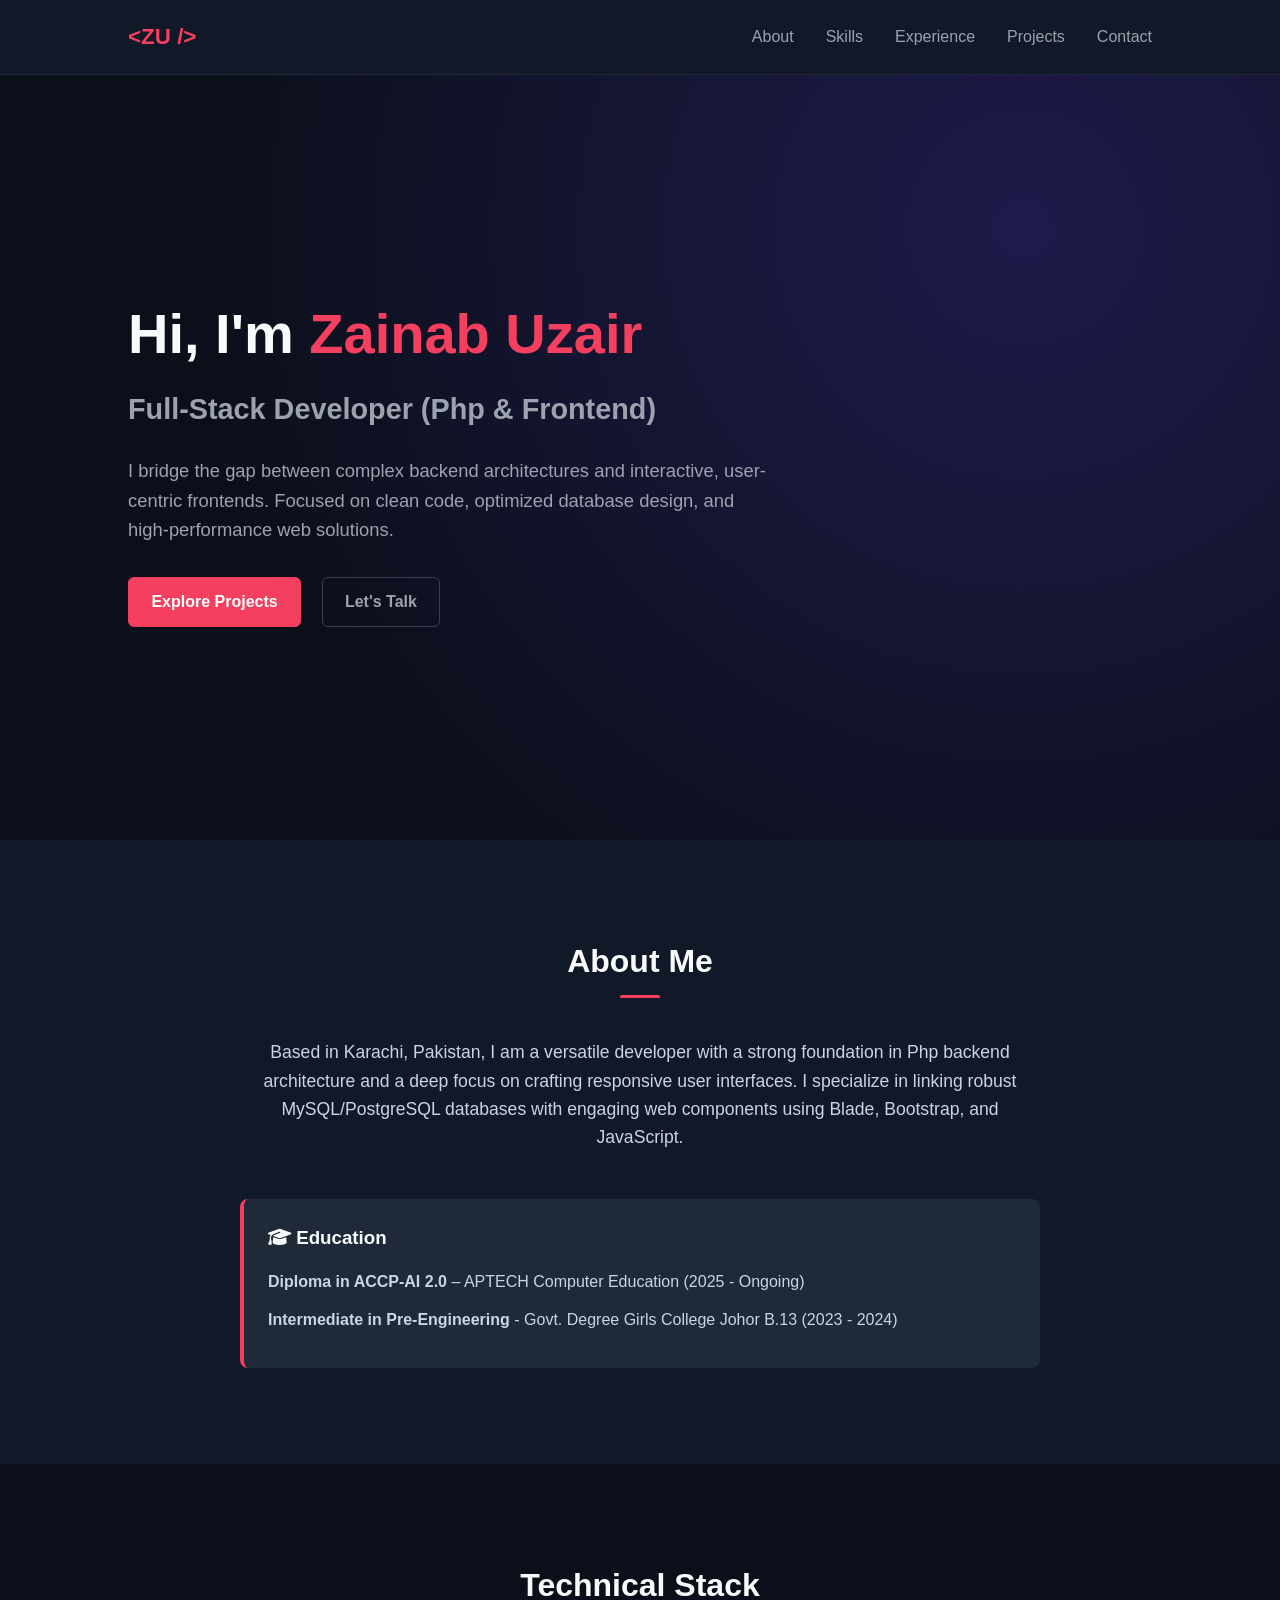
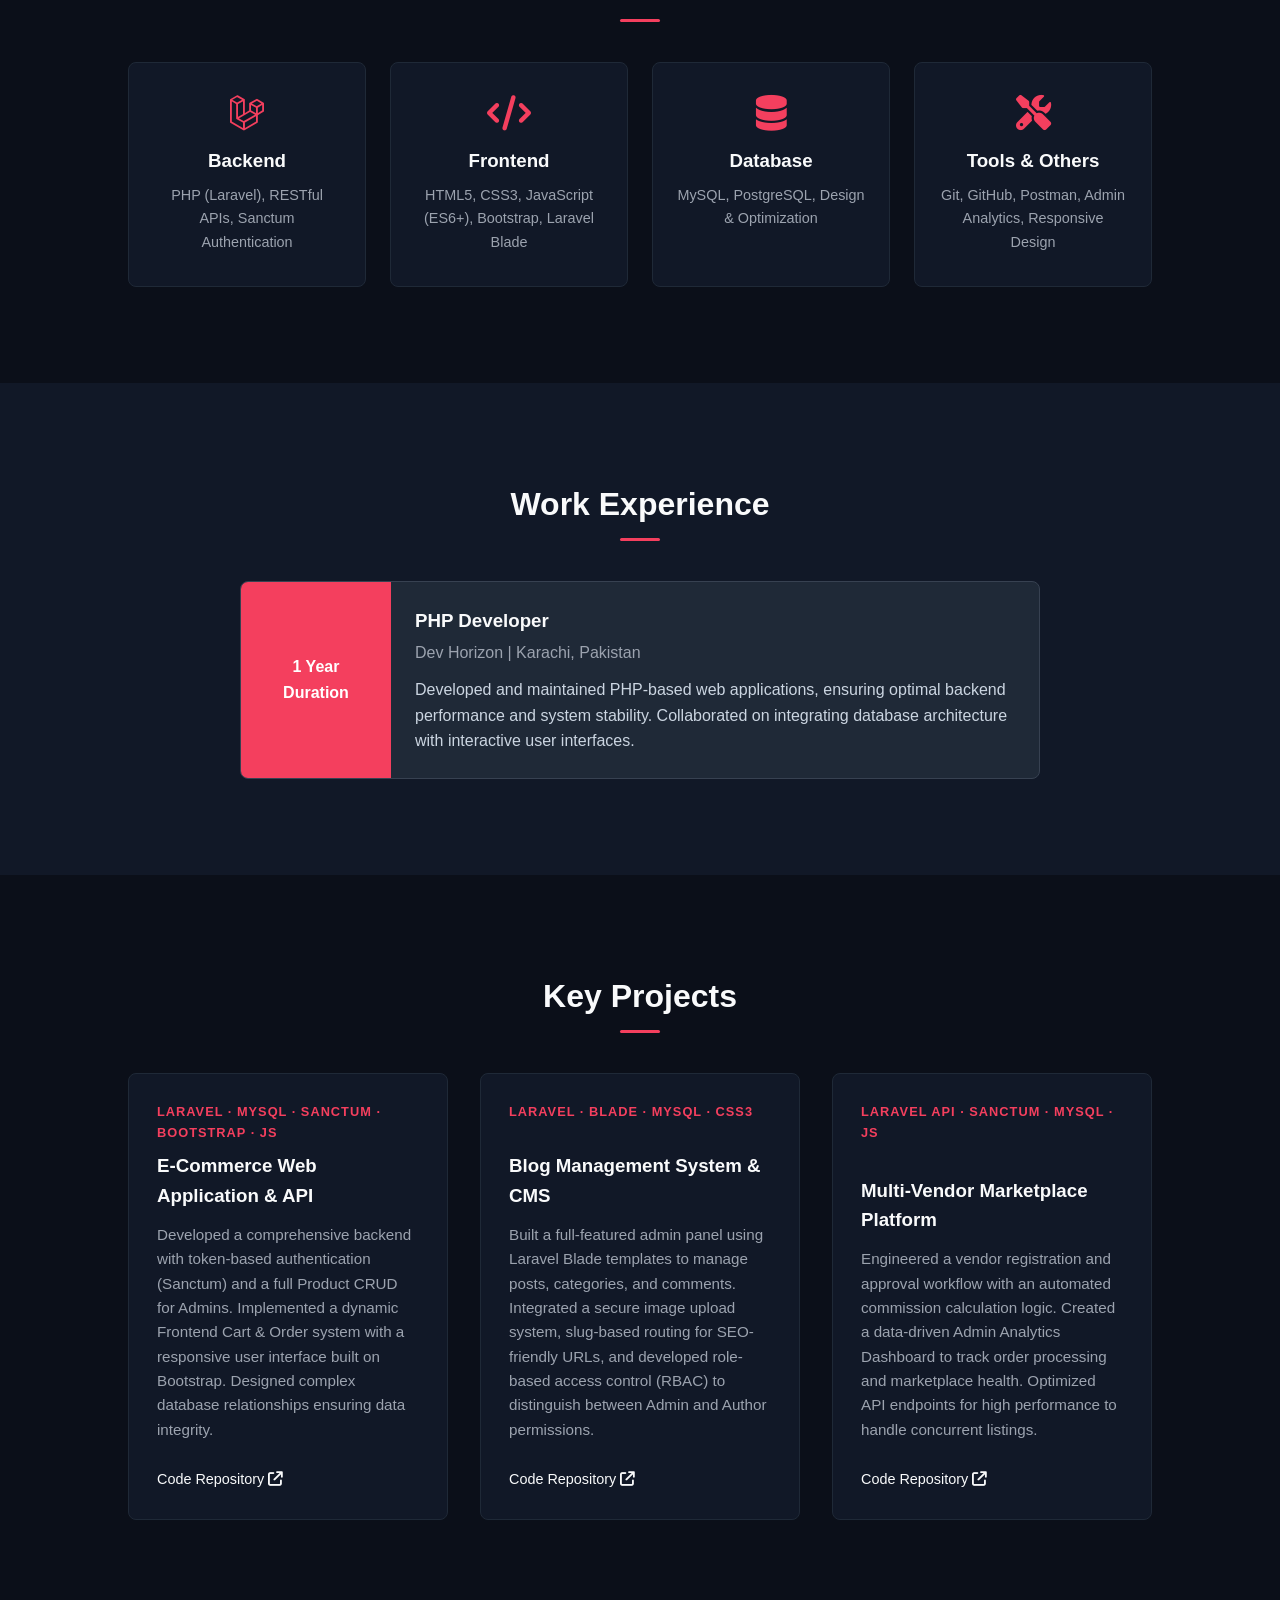
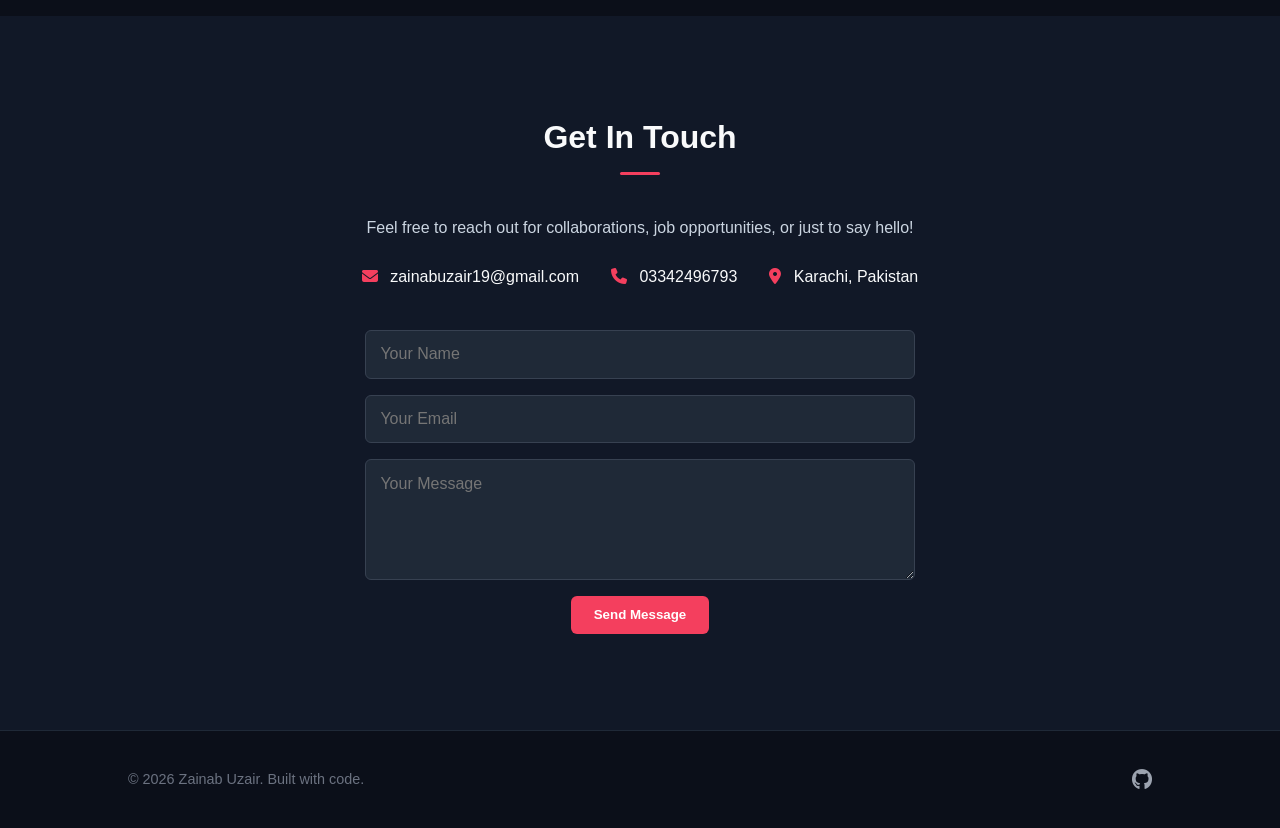
==== zainabuzair_portfolio/index.html @ 42ed4ffd "Add files via upload" ====
<!DOCTYPE html>
<html lang="en">
<head>
    <meta charset="UTF-8">
    <meta name="viewport" content="width=device-width, initial-scale=1.0">
    <title>Zainab Uzair | Full-Stack Developer</title>
    <link rel="stylesheet" href="style.css">
    <!-- FontAwesome for technical icons -->
    <link rel="stylesheet" href="https://cdnjs.cloudflare.com/ajax/libs/font-awesome/6.4.0/css/all.min.css">
</head>
<body>

    <!-- Header / Navigation -->
    <header>
        <div class="logo">&lt;ZU /&gt;</div>
        <nav>
            <ul>
                <li><a href="#about">About</a></li>
                <li><a href="#skills">Skills</a></li>
                <li><a href="#experience">Experience</a></li>
                <li><a href="#projects">Projects</a></li>
                <li><a href="#contact">Contact</a></li>
            </ul>
        </nav>
    </header>

    <!-- Hero Section -->
    <section class="hero">
        <div class="hero-content">
            <h1>Hi, I'm <span class="highlight">Zainab Uzair</span></h1>
            <h2>Full-Stack Developer (Php & Frontend)</h2>
            <p>I bridge the gap between complex backend architectures and interactive, user-centric frontends. Focused on clean code, optimized database design, and high-performance web solutions.</p>
            <div class="cta-buttons">
                <a href="#projects" class="btn primary-btn">Explore Projects</a>
                <a href="#contact" class="btn secondary-btn">Let's Talk</a>
            </div>
        </div>
    </section>

    <!-- About Section -->
    <section id="about" class="about">
        <h2>About Me</h2>
        <div class="about-container">
            <p>Based in Karachi, Pakistan, I am a versatile developer with a strong foundation in Php backend architecture and a deep focus on crafting responsive user interfaces. I specialize in linking robust MySQL/PostgreSQL databases with engaging web components using Blade, Bootstrap, and JavaScript.</p>
            <div class="education-block">
                <h3><i class="fa-solid fa-graduation-cap"></i> Education</h3>
                <ul>
                    <li><strong>Diploma in ACCP-AI 2.0</strong> – APTECH Computer Education (2025 - Ongoing)</li>
                    <li><strong>Intermediate in Pre-Engineering</strong> - Govt. Degree Girls College Johor B.13 (2023 - 2024)</li>
                </ul>
            </div>
        </div>
    </section>

    <!-- Skills Section -->
    <section id="skills" class="skills">
        <h2>Technical Stack</h2>
        <div class="skills-grid">
            <div class="skill-card">
                <i class="fa-brands fa-laravel"></i>
                <h3>Backend</h3>
                <p>PHP (Laravel), RESTful APIs, Sanctum Authentication</p>
            </div>
            <div class="skill-card">
                <i class="fa-solid fa-code"></i>
                <h3>Frontend</h3>
                <p>HTML5, CSS3, JavaScript (ES6+), Bootstrap, Laravel Blade</p>
            </div>
            <div class="skill-card">
                <i class="fa-solid fa-database"></i>
                <h3>Database</h3>
                <p>MySQL, PostgreSQL, Design & Optimization</p>
            </div>
            <div class="skill-card">
                <i class="fa-solid fa-screwdriver-wrench"></i>
                <h3>Tools & Others</h3>
                <p>Git, GitHub, Postman, Admin Analytics, Responsive Design</p>
            </div>
        </div>
    </section>

    <!-- Experience Section -->
    <section id="experience" class="experience">
        <h2>Work Experience</h2>
        <div class="timeline">
            <div class="timeline-item">
                <div class="timeline-date">1 Year Duration</div>
                <div class="timeline-content">
                    <h3>PHP Developer</h3>
                    <h4>Dev Horizon | Karachi, Pakistan</h4>
                    <p>Developed and maintained PHP-based web applications, ensuring optimal backend performance and system stability. Collaborated on integrating database architecture with interactive user interfaces.</p>
                </div>
            </div>
        </div>
    </section>

    <!-- Projects Section -->
    <section id="projects" class="projects">
        <h2>Key Projects</h2>
        <div class="project-grid">
            <!-- Project 1 -->
            <div class="project-card">
                <div class="project-tags">Laravel · MySQL · Sanctum · Bootstrap · JS</div>
                <div class="project-info">
                    <h3>E-Commerce Web Application & API</h3>
                    <p>Developed a comprehensive backend with token-based authentication (Sanctum) and a full Product CRUD for Admins. Implemented a dynamic Frontend Cart & Order system with a responsive user interface built on Bootstrap. Designed complex database relationships ensuring data integrity.</p>
                    <a href="https://github.com/zainabuzair" target="_blank" class="project-link">Code Repository <i class="fa-solid fa-arrow-up-right-from-square"></i></a>
                </div>
            </div>
            <!-- Project 2 -->
            <div class="project-card">
                <div class="project-tags">Laravel · Blade · MySQL · CSS3</div>
                <div class="project-info">
                    <h3>Blog Management System & CMS</h3>
                    <p>Built a full-featured admin panel using Laravel Blade templates to manage posts, categories, and comments. Integrated a secure image upload system, slug-based routing for SEO-friendly URLs, and developed role-based access control (RBAC) to distinguish between Admin and Author permissions.</p>
                    <a href="https://github.com/zainabuzair" target="_blank" class="project-link">Code Repository <i class="fa-solid fa-arrow-up-right-from-square"></i></a>
                </div>
            </div>
            <!-- Project 3 -->
            <div class="project-card">
                <div class="project-tags">Laravel API · Sanctum · MySQL · JS</div>
                <div class="project-info">
                    <h3>Multi-Vendor Marketplace Platform</h3>
                    <p>Engineered a vendor registration and approval workflow with an automated commission calculation logic. Created a data-driven Admin Analytics Dashboard to track order processing and marketplace health. Optimized API endpoints for high performance to handle concurrent listings.</p>
                    <a href="https://github.com/zainabuzair" target="_blank" class="project-link">Code Repository <i class="fa-solid fa-arrow-up-right-from-square"></i></a>
                </div>
            </div>
        </div>
    </section>

    <!-- Contact Section -->
    <section id="contact" class="contact">
        <h2>Get In Touch</h2>
        <p>Feel free to reach out for collaborations, job opportunities, or just to say hello!</p>
        
        <div class="contact-details">
            <p><i class="fa-solid fa-envelope"></i> zainabuzair19@gmail.com</p>
            <p><i class="fa-solid fa-phone"></i> 03342496793</p>
            <p><i class="fa-solid fa-location-dot"></i> Karachi, Pakistan</p>
        </div>

        <form class="contact-form" action="https://formspree.io/f/your-id" method="POST">
            <input type="text" name="name" placeholder="Your Name" required>
            <input type="email" name="email" placeholder="Your Email" required>
            <textarea name="message" placeholder="Your Message" rows="5" required></textarea>
            <button type="submit" class="btn primary-btn">Send Message</button>
        </form>
    </section>

    <!-- Footer -->
    <footer>
        <p>&copy; 2026 Zainab Uzair. Built with code.</p>
        <div class="social-links">
            <a href="https://github.com/zainabuzair" target="_blank"><i class="fa-brands fa-github"></i></a>
        </div>
    </footer>

</body>
</html>
---- zainabuzair_portfolio/style.css ----
/* Universal Resets */
* {
    margin: 0;
    padding: 0;
    box-sizing: border-box;
    font-family: 'Segoe UI', Tahoma, Geneva, Verdana, sans-serif;
    scroll-behavior: smooth;
}

body {
    background-color: #0b0f19;
    color: #cbd5e1;
    line-height: 1.6;
}

/* Header & Navbar */
header {
    display: flex;
    justify-content: space-between;
    align-items: center;
    padding: 1.2rem 10%;
    background-color: #111827;
    position: sticky;
    top: 0;
    z-index: 100;
    border-bottom: 1px solid #1f2937;
}

.logo {
    font-size: 1.4rem;
    font-weight: 700;
    color: #f43f5e; /* Rose accent matching a vibrant modern tech feel */
}

nav ul {
    display: flex;
    list-style: none;
}

nav ul li {
    margin-left: 2rem;
}

nav ul li a {
    color: #9ca3af;
    text-decoration: none;
    font-weight: 500;
    transition: color 0.3s;
}

nav ul li a:hover {
    color: #f43f5e;
}

/* Base Sections Styling */
section {
    padding: 6rem 10%;
}

h2 {
    font-size: 2rem;
    margin-bottom: 2.5rem;
    text-align: center;
    color: #f9fafb;
    position: relative;
}

h2::after {
    content: '';
    display: block;
    width: 40px;
    height: 3px;
    background-color: #f43f5e;
    margin: 8px auto 0 auto;
    border-radius: 2px;
}

/* Buttons */
.btn {
    display: inline-block;
    padding: 0.7rem 1.4rem;
    border-radius: 6px;
    text-decoration: none;
    font-weight: 600;
    transition: all 0.3s ease;
}

.primary-btn {
    background-color: #f43f5e;
    color: #ffffff;
    border: 1px solid #f43f5e;
}

.primary-btn:hover {
    background-color: transparent;
    color: #f43f5e;
}

.secondary-btn {
    background-color: transparent;
    color: #9ca3af;
    border: 1px solid #374151;
    margin-left: 1rem;
}

.secondary-btn:hover {
    border-color: #f43f5e;
    color: #f43f5e;
}

/* Hero Section */
.hero {
    height: 85vh;
    display: flex;
    align-items: center;
    background: radial-gradient(circle at 80% 20%, #1e1b4b, #0b0f19 70%);
}

.hero-content h1 {
    font-size: 3.5rem;
    color: #f9fafb;
    margin-bottom: 0.5rem;
}

.hero-content h2 {
    font-size: 1.8rem;
    color: #9ca3af;
    text-align: left;
    margin-bottom: 1.5rem;
}

.hero-content h2::after {
    display: none;
}

.hero-content .highlight {
    color: #f43f5e;
}

.hero-content p {
    font-size: 1.15rem;
    max-width: 650px;
    margin-bottom: 2rem;
    color: #9ca3af;
}

/* About Section */
.about {
    background-color: #111827;
}

.about-container {
    max-width: 800px;
    margin: 0 auto;
}

.about-container p {
    font-size: 1.1rem;
    text-align: center;
    margin-bottom: 3rem;
}

.education-block {
    background-color: #1f2937;
    padding: 1.5rem;
    border-radius: 8px;
    border-left: 4px solid #f43f5e;
}

.education-block h3 {
    color: #f9fafb;
    margin-bottom: 1rem;
}

.education-block ul {
    list-style: none;
}

.education-block ul li {
    margin-bottom: 0.75rem;
}

/* Skills Section */
.skills-grid {
    display: grid;
    grid-template-columns: repeat(auto-fit, minmax(220px, 1fr));
    gap: 1.5rem;
}

.skill-card {
    background-color: #111827;
    padding: 2rem 1.5rem;
    border-radius: 8px;
    border: 1px solid #1f2937;
    text-align: center;
    transition: transform 0.3s, border-color 0.3s;
}

.skill-card:hover {
    transform: translateY(-5px);
    border-color: #f43f5e;
}

.skill-card i {
    font-size: 2.2rem;
    color: #f43f5e;
    margin-bottom: 1rem;
}

.skill-card h3 {
    color: #f9fafb;
    margin-bottom: 0.5rem;
}

.skill-card p {
    font-size: 0.9rem;
    color: #9ca3af;
}

/* Experience Section */
.experience {
    background-color: #111827;
}

.timeline {
    max-width: 800px;
    margin: 0 auto;
}

.timeline-item {
    display: flex;
    background-color: #1f2937;
    border-radius: 8px;
    overflow: hidden;
    border: 1px solid #374151;
}

.timeline-date {
    background-color: #f43f5e;
    color: white;
    padding: 1.5rem;
    font-weight: bold;
    display: flex;
    align-items: center;
    justify-content: center;
    min-width: 150px;
    text-align: center;
}

.timeline-content {
    padding: 1.5rem;
}

.timeline-content h3 {
    color: #f9fafb;
    margin-bottom: 0.25rem;
}

.timeline-content h4 {
    color: #9ca3af;
    font-weight: 500;
    margin-bottom: 0.75rem;
}

/* Projects Section */
.project-grid {
    display: grid;
    grid-template-columns: repeat(auto-fit, minmax(300px, 1fr));
    gap: 2rem;
}

.project-card {
    background-color: #111827;
    border-radius: 8px;
    border: 1px solid #1f2937;
    display: flex;
    flex-direction: column;
    justify-content: space-between;
    padding: 1.75rem;
    transition: box-shadow 0.3s;
}

.project-card:hover {
    box-shadow: 0 10px 20px -10px rgba(244, 63, 94, 0.2);
}

.project-tags {
    font-size: 0.8rem;
    text-transform: uppercase;
    letter-spacing: 1px;
    color: #f43f5e;
    margin-bottom: 0.5rem;
    font-weight: 600;
}

.project-info h3 {
    color: #f9fafb;
    margin-bottom: 0.75rem;
}

.project-info p {
    font-size: 0.95rem;
    color: #9ca3af;
    margin-bottom: 1.5rem;
}

.project-link {
    color: #f9fafb;
    text-decoration: none;
    font-size: 0.9rem;
    font-weight: 500;
}

.project-link:hover {
    color: #f43f5e;
}

/* Contact Section */
.contact {
    background-color: #111827;
    text-align: center;
}

.contact-details {
    display: flex;
    justify-content: center;
    gap: 2rem;
    margin: 1.5rem 0 2.5rem 0;
    flex-wrap: wrap;
    color: #f9fafb;
}

.contact-details i {
    color: #f43f5e;
    margin-right: 0.5rem;
}

.contact-form {
    max-width: 550px;
    margin: 0 auto;
    display: flex;
    flex-direction: column;
}

.contact-form input,
.contact-form textarea {
    padding: 0.9rem;
    background-color: #1f2937;
    border: 1px solid #374151;
    border-radius: 6px;
    color: #f9fafb;
    margin-bottom: 1rem;
    font-size: 1rem;
}

.contact-form input:focus,
.contact-form textarea:focus {
    outline: none;
    border-color: #f43f5e;
}

.contact-form button {
    align-self: center;
    border: none;
}

/* Footer */
footer {
    padding: 2rem 10%;
    display: flex;
    justify-content: space-between;
    align-items: center;
    border-top: 1px solid #1f2937;
    color: #6b7280;
    font-size: 0.9rem;
}

.social-links a {
    color: #9ca3af;
    font-size: 1.3rem;
}

.social-links a:hover {
    color: #f43f5e;
}

/* Responsive Adjustments */
@media (max-width: 768px) {
    header { padding: 1rem 5%; }
    section { padding: 4rem 5%; }
    .hero-content h1 { font-size: 2.5rem; }
    .timeline-item { flex-direction: column; }
    .timeline-date { min-width: 100%; padding: 1rem; }
    footer { flex-direction: column; gap: 1rem; }
}
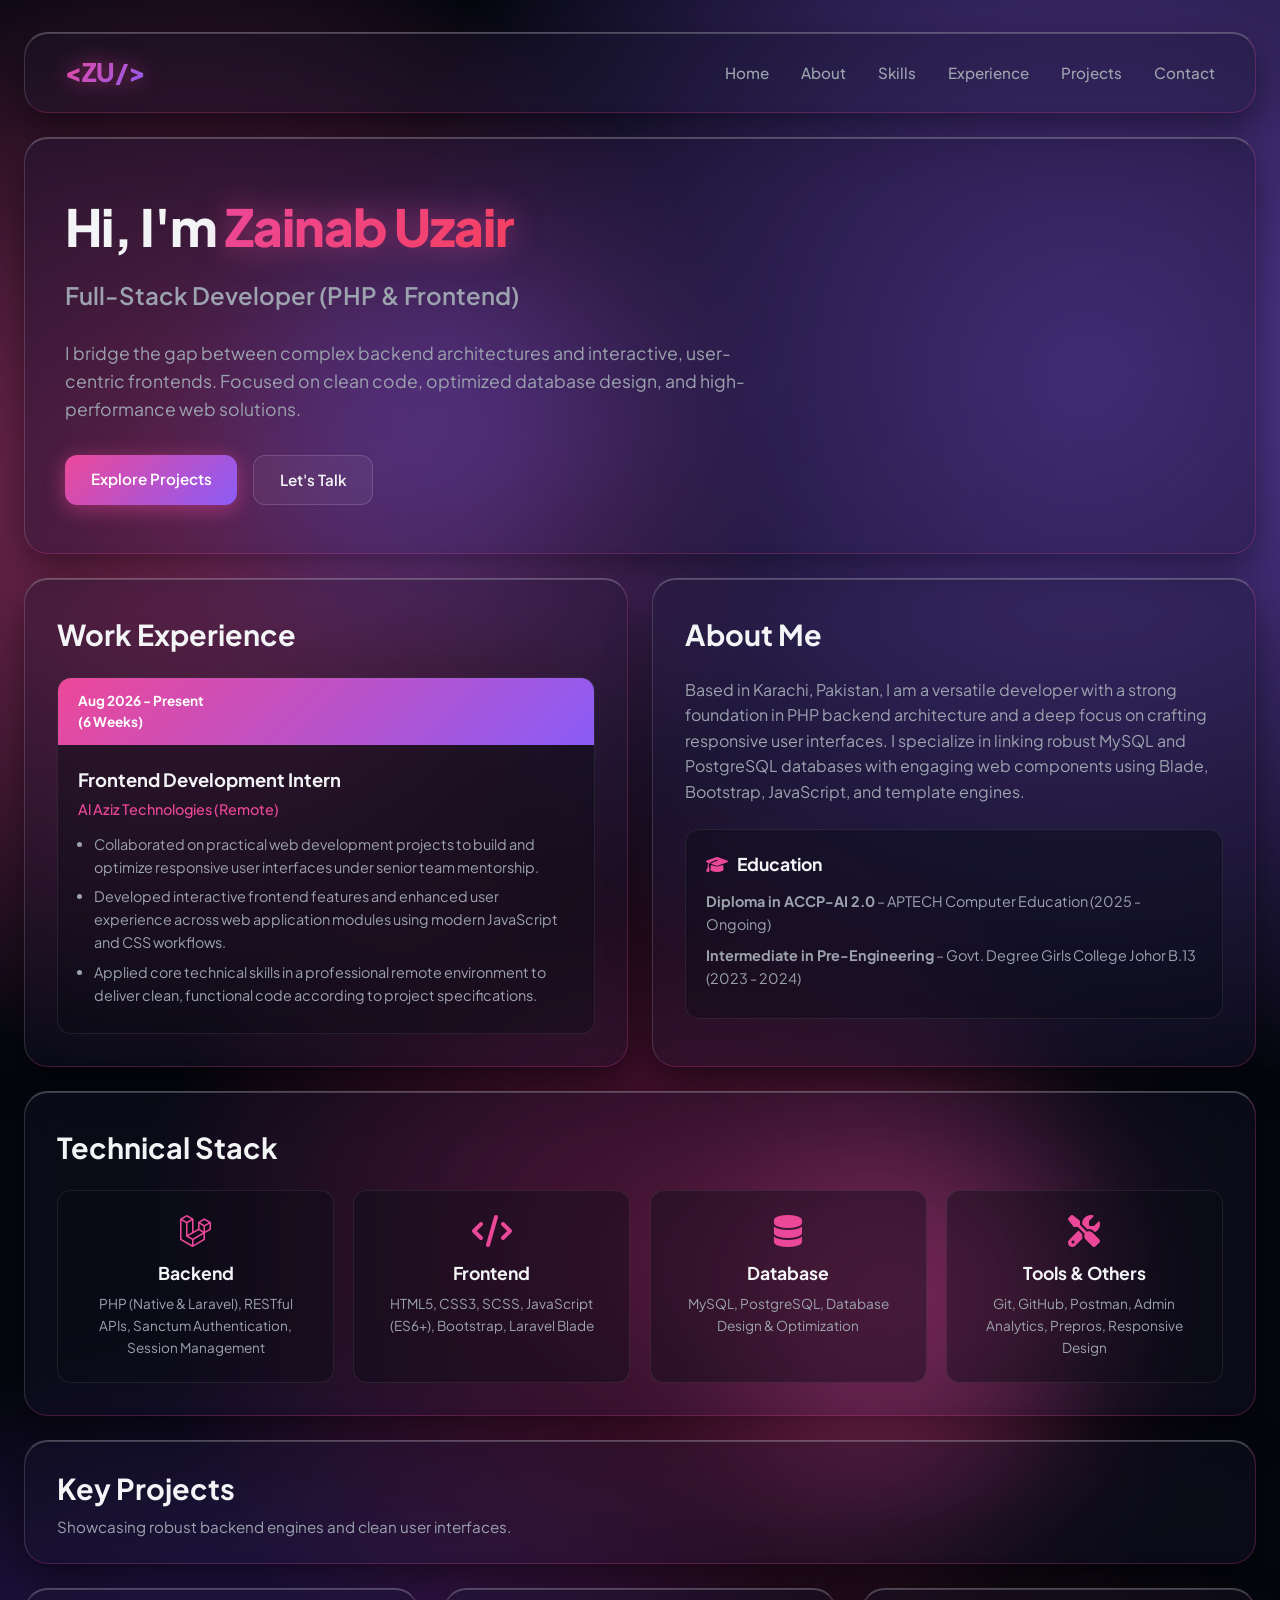
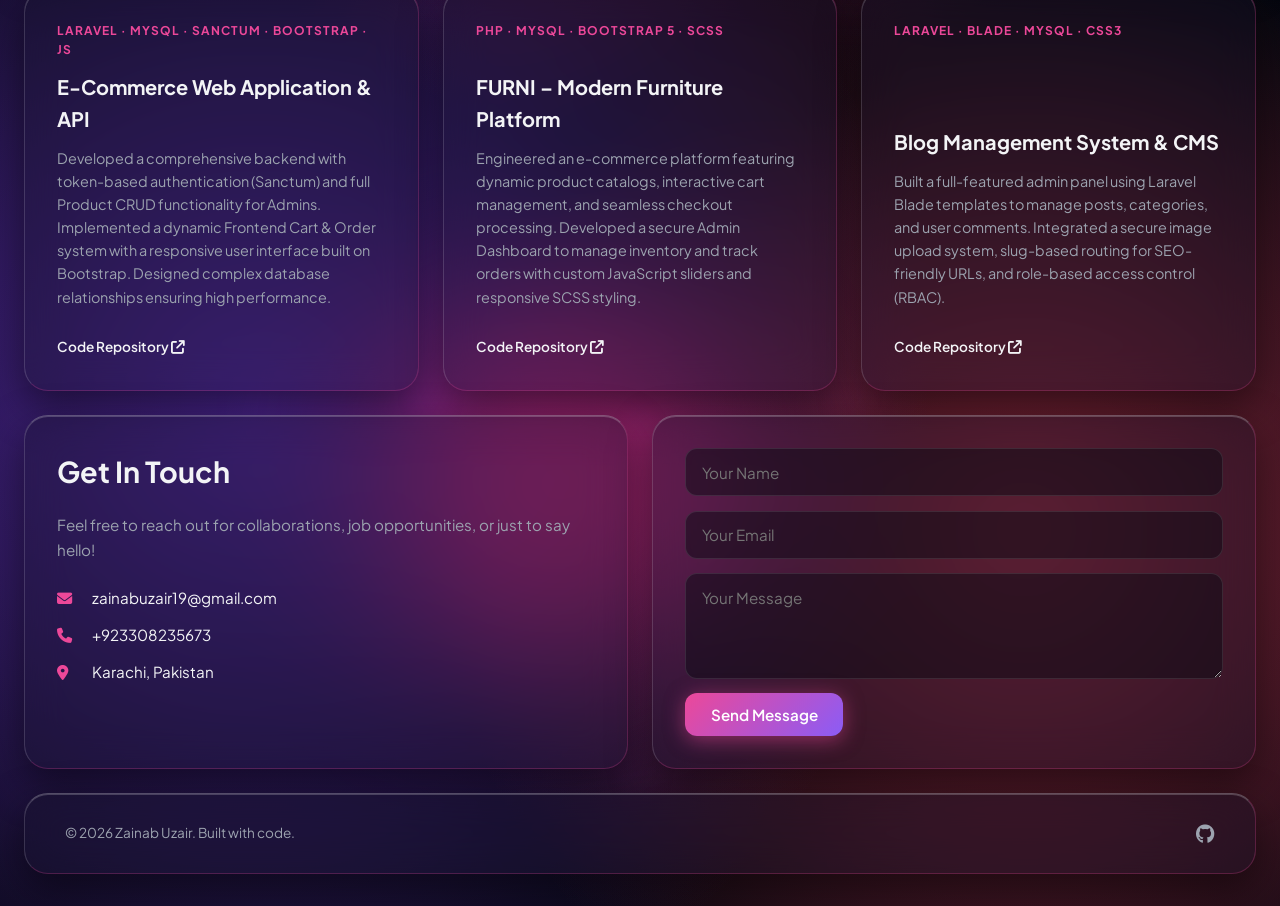
==== commit dad9cc10: "Add files via upload" ====
--- a/zainabuzair_portfolio/index.html
+++ b/zainabuzair_portfolio/index.html
@@ -7,153 +7,180 @@
     <link rel="stylesheet" href="style.css">
     <!-- FontAwesome for technical icons -->
     <link rel="stylesheet" href="https://cdnjs.cloudflare.com/ajax/libs/font-awesome/6.4.0/css/all.min.css">
+    <!-- Google Fonts for Modern Typography -->
+    <link href="https://fonts.googleapis.com/css2?family=Plus+Jakarta+Sans:wght@300;400;500;600;700;800&display=swap" rel="stylesheet">
 </head>
 <body>
 
-    <!-- Header / Navigation -->
-    <header>
-        <div class="logo">&lt;ZU /&gt;</div>
-        <nav>
-            <ul>
-                <li><a href="#about">About</a></li>
-                <li><a href="#skills">Skills</a></li>
-                <li><a href="#experience">Experience</a></li>
-                <li><a href="#projects">Projects</a></li>
-                <li><a href="#contact">Contact</a></li>
-            </ul>
-        </nav>
-    </header>
+    <!-- Background Ambient Neon Glow Elements -->
+    <div class="ambient-glow glow-1"></div>
+    <div class="ambient-glow glow-2"></div>
+    <div class="ambient-glow glow-3"></div>
 
-    <!-- Hero Section -->
-    <section class="hero">
-        <div class="hero-content">
-            <h1>Hi, I'm <span class="highlight">Zainab Uzair</span></h1>
-            <h2>Full-Stack Developer (Php & Frontend)</h2>
-            <p>I bridge the gap between complex backend architectures and interactive, user-centric frontends. Focused on clean code, optimized database design, and high-performance web solutions.</p>
-            <div class="cta-buttons">
-                <a href="#projects" class="btn primary-btn">Explore Projects</a>
-                <a href="#contact" class="btn secondary-btn">Let's Talk</a>
-            </div>
-        </div>
-    </section>
+    <!-- Main Bento Grid Container -->
+    <div class="bento-portfolio-container">
 
-    <!-- About Section -->
-    <section id="about" class="about">
-        <h2>About Me</h2>
-        <div class="about-container">
-            <p>Based in Karachi, Pakistan, I am a versatile developer with a strong foundation in Php backend architecture and a deep focus on crafting responsive user interfaces. I specialize in linking robust MySQL/PostgreSQL databases with engaging web components using Blade, Bootstrap, and JavaScript.</p>
-            <div class="education-block">
-                <h3><i class="fa-solid fa-graduation-cap"></i> Education</h3>
+        <!-- Top Navigation / Header Bento Card -->
+        <header class="bento-card nav-card">
+            <div class="logo">&lt;ZU/&gt;</div>
+            <nav>
                 <ul>
-                    <li><strong>Diploma in ACCP-AI 2.0</strong> – APTECH Computer Education (2025 - Ongoing)</li>
-                    <li><strong>Intermediate in Pre-Engineering</strong> - Govt. Degree Girls College Johor B.13 (2023 - 2024)</li>
+                    <li><a href="#hero">Home</a></li>
+                    <li><a href="#about">About</a></li>
+                    <li><a href="#skills">Skills</a></li>
+                    <li><a href="#experience">Experience</a></li>
+                    <li><a href="#projects">Projects</a></li>
+                    <li><a href="#contact">Contact</a></li>
                 </ul>
-            </div>
-        </div>
-    </section>
+            </nav>
+        </header>
 
-    <!-- Skills Section -->
-    <section id="skills" class="skills">
-        <h2>Technical Stack</h2>
-        <div class="skills-grid">
-            <div class="skill-card">
-                <i class="fa-brands fa-laravel"></i>
-                <h3>Backend</h3>
-                <p>PHP (Laravel), RESTful APIs, Sanctum Authentication</p>
-            </div>
-            <div class="skill-card">
-                <i class="fa-solid fa-code"></i>
-                <h3>Frontend</h3>
-                <p>HTML5, CSS3, JavaScript (ES6+), Bootstrap, Laravel Blade</p>
-            </div>
-            <div class="skill-card">
-                <i class="fa-solid fa-database"></i>
-                <h3>Database</h3>
-                <p>MySQL, PostgreSQL, Design & Optimization</p>
-            </div>
-            <div class="skill-card">
-                <i class="fa-solid fa-screwdriver-wrench"></i>
-                <h3>Tools & Others</h3>
-                <p>Git, GitHub, Postman, Admin Analytics, Responsive Design</p>
-            </div>
-        </div>
-    </section>
+        <!-- Bento Grid Layout Starts -->
+        <main class="bento-grid">
 
-    <!-- Experience Section -->
-    <section id="experience" class="experience">
-        <h2>Work Experience</h2>
-        <div class="timeline">
-            <div class="timeline-item">
-                <div class="timeline-date">1 Year Duration</div>
-                <div class="timeline-content">
-                    <h3>PHP Developer</h3>
-                    <h4>Dev Horizon | Karachi, Pakistan</h4>
-                    <p>Developed and maintained PHP-based web applications, ensuring optimal backend performance and system stability. Collaborated on integrating database architecture with interactive user interfaces.</p>
+            <!-- Hero Section Card (Wide Bento Box) -->
+            <section id="hero" class="bento-card hero-card">
+                <div class="hero-content">
+                    <h1>Hi, I'm <span class="highlight">Zainab Uzair</span></h1>
+                    <h2>Full-Stack Developer (PHP & Frontend)</h2>
+                    <p>I bridge the gap between complex backend architectures and interactive, user-centric frontends. Focused on clean code, optimized database design, and high-performance web solutions.</p>
+                    <div class="cta-buttons">
+                        <a href="#projects" class="btn primary-btn">Explore Projects</a>
+                        <a href="#contact" class="btn secondary-btn">Let's Talk</a>
+                    </div>
                 </div>
-            </div>
-        </div>
-    </section>
+            </section>
 
-    <!-- Projects Section -->
-    <section id="projects" class="projects">
-        <h2>Key Projects</h2>
-        <div class="project-grid">
-            <!-- Project 1 -->
-            <div class="project-card">
+            <!-- Experience Bento Card -->
+            <section id="experience" class="bento-card experience-card">
+                <h2>Work Experience</h2>
+                <div class="timeline">
+                    <div class="timeline-item">
+                        <div class="timeline-date">
+                            Aug 2026 - Present<br>(6 Weeks)
+                        </div>
+                        <div class="timeline-content">
+                            <h3>Frontend Development Intern</h3>
+                            <h4>Al Aziz Technologies (Remote)</h4>
+                            <ul>
+                                <li>Collaborated on practical web development projects to build and optimize responsive user interfaces under senior team mentorship.</li>
+                                <li>Developed interactive frontend features and enhanced user experience across web application modules using modern JavaScript and CSS workflows.</li>
+                                <li>Applied core technical skills in a professional remote environment to deliver clean, functional code according to project specifications.</li>
+                            </ul>
+                        </div>
+                    </div>
+                </div>
+            </section>
+
+            <!-- About Me Bento Card -->
+            <section id="about" class="bento-card about-card">
+                <h2>About Me</h2>
+                <p>Based in Karachi, Pakistan, I am a versatile developer with a strong foundation in PHP backend architecture and a deep focus on crafting responsive user interfaces. I specialize in linking robust MySQL and PostgreSQL databases with engaging web components using Blade, Bootstrap, JavaScript, and template engines.</p>
+                
+                <div class="education-block">
+                    <h3><i class="fa-solid fa-graduation-cap"></i> Education</h3>
+                    <ul>
+                        <li><strong>Diploma in ACCP-AI 2.0</strong> – APTECH Computer Education (2025 - Ongoing)</li>
+                        <li><strong>Intermediate in Pre-Engineering</strong> – Govt. Degree Girls College Johor B.13 (2023 - 2024)</li>
+                    </ul>
+                </div>
+            </section>
+
+            <!-- Technical Stack Bento Grid (Inner Mini Bento Grid for Skills) -->
+            <section id="skills" class="bento-card skills-card">
+                <h2>Technical Stack</h2>
+                <div class="skills-grid">
+                    <div class="mini-skill-card">
+                        <i class="fa-brands fa-laravel"></i>
+                        <h3>Backend</h3>
+                        <p>PHP (Native & Laravel), RESTful APIs, Sanctum Authentication, Session Management</p>
+                    </div>
+                    <div class="mini-skill-card">
+                        <i class="fa-solid fa-code"></i>
+                        <h3>Frontend</h3>
+                        <p>HTML5, CSS3, SCSS, JavaScript (ES6+), Bootstrap, Laravel Blade</p>
+                    </div>
+                    <div class="mini-skill-card">
+                        <i class="fa-solid fa-database"></i>
+                        <h3>Database</h3>
+                        <p>MySQL, PostgreSQL, Database Design & Optimization</p>
+                    </div>
+                    <div class="mini-skill-card">
+                        <i class="fa-solid fa-screwdriver-wrench"></i>
+                        <h3>Tools & Others</h3>
+                        <p>Git, GitHub, Postman, Admin Analytics, Prepros, Responsive Design</p>
+                    </div>
+                </div>
+            </section>
+
+            <!-- Projects Section Header / Intro Bento Card -->
+            <section id="projects" class="bento-card projects-header-card">
+                <h2>Key Projects</h2>
+                <p class="section-subtitle">Showcasing robust backend engines and clean user interfaces.</p>
+            </section>
+
+            <!-- Project 1 Card -->
+            <div class="bento-card project-card">
                 <div class="project-tags">Laravel · MySQL · Sanctum · Bootstrap · JS</div>
                 <div class="project-info">
                     <h3>E-Commerce Web Application & API</h3>
-                    <p>Developed a comprehensive backend with token-based authentication (Sanctum) and a full Product CRUD for Admins. Implemented a dynamic Frontend Cart & Order system with a responsive user interface built on Bootstrap. Designed complex database relationships ensuring data integrity.</p>
+                    <p>Developed a comprehensive backend with token-based authentication (Sanctum) and full Product CRUD functionality for Admins. Implemented a dynamic Frontend Cart & Order system with a responsive user interface built on Bootstrap. Designed complex database relationships ensuring high performance.</p>
                     <a href="https://github.com/zainabuzair" target="_blank" class="project-link">Code Repository <i class="fa-solid fa-arrow-up-right-from-square"></i></a>
                 </div>
             </div>
-            <!-- Project 2 -->
-            <div class="project-card">
+
+            <!-- Project 2 Card -->
+            <div class="bento-card project-card">
+                <div class="project-tags">PHP · MySQL · Bootstrap 5 · SCSS</div>
+                <div class="project-info">
+                    <h3>FURNI – Modern Furniture Platform</h3>
+                    <p>Engineered an e-commerce platform featuring dynamic product catalogs, interactive cart management, and seamless checkout processing. Developed a secure Admin Dashboard to manage inventory and track orders with custom JavaScript sliders and responsive SCSS styling.</p>
+                    <a href="https://github.com/zainabuzair" target="_blank" class="project-link">Code Repository <i class="fa-solid fa-arrow-up-right-from-square"></i></a>
+                </div>
+            </div>
+
+            <!-- Project 3 Card -->
+            <div class="bento-card project-card">
                 <div class="project-tags">Laravel · Blade · MySQL · CSS3</div>
                 <div class="project-info">
                     <h3>Blog Management System & CMS</h3>
-                    <p>Built a full-featured admin panel using Laravel Blade templates to manage posts, categories, and comments. Integrated a secure image upload system, slug-based routing for SEO-friendly URLs, and developed role-based access control (RBAC) to distinguish between Admin and Author permissions.</p>
+                    <p>Built a full-featured admin panel using Laravel Blade templates to manage posts, categories, and user comments. Integrated a secure image upload system, slug-based routing for SEO-friendly URLs, and role-based access control (RBAC).</p>
                     <a href="https://github.com/zainabuzair" target="_blank" class="project-link">Code Repository <i class="fa-solid fa-arrow-up-right-from-square"></i></a>
                 </div>
             </div>
-            <!-- Project 3 -->
-            <div class="project-card">
-                <div class="project-tags">Laravel API · Sanctum · MySQL · JS</div>
-                <div class="project-info">
-                    <h3>Multi-Vendor Marketplace Platform</h3>
-                    <p>Engineered a vendor registration and approval workflow with an automated commission calculation logic. Created a data-driven Admin Analytics Dashboard to track order processing and marketplace health. Optimized API endpoints for high performance to handle concurrent listings.</p>
-                    <a href="https://github.com/zainabuzair" target="_blank" class="project-link">Code Repository <i class="fa-solid fa-arrow-up-right-from-square"></i></a>
+
+            <!-- Contact Information Bento Card -->
+            <section id="contact" class="bento-card contact-info-card">
+                <h2>Get In Touch</h2>
+                <p>Feel free to reach out for collaborations, job opportunities, or just to say hello!</p>
+                <div class="contact-details">
+                    <p><i class="fa-solid fa-envelope"></i> zainabuzair19@gmail.com</p>
+                    <p><i class="fa-solid fa-phone"></i> +923308235673</p>
+                    <p><i class="fa-solid fa-location-dot"></i> Karachi, Pakistan</p>
                 </div>
+            </section>
+
+            <!-- Contact Form Bento Card -->
+            <div class="bento-card contact-form-card">
+                <form class="contact-form" action="https://formspree.io/f/xkjwvjkq" method="POST">
+                    <input type="text" name="name" placeholder="Your Name" required>
+                    <input type="email" name="email" placeholder="Your Email" required>
+                    <textarea name="message" placeholder="Your Message" rows="4" required></textarea>
+                    <button type="submit" class="btn primary-btn">Send Message</button>
+                </form>
             </div>
-        </div>
-    </section>
 
-    <!-- Contact Section -->
-    <section id="contact" class="contact">
-        <h2>Get In Touch</h2>
-        <p>Feel free to reach out for collaborations, job opportunities, or just to say hello!</p>
-        
-        <div class="contact-details">
-            <p><i class="fa-solid fa-envelope"></i> zainabuzair19@gmail.com</p>
-            <p><i class="fa-solid fa-phone"></i> 03342496793</p>
-            <p><i class="fa-solid fa-location-dot"></i> Karachi, Pakistan</p>
-        </div>
+        </main>
 
-        <form class="contact-form" action="https://formspree.io/f/your-id" method="POST">
-            <input type="text" name="name" placeholder="Your Name" required>
-            <input type="email" name="email" placeholder="Your Email" required>
-            <textarea name="message" placeholder="Your Message" rows="5" required></textarea>
-            <button type="submit" class="btn primary-btn">Send Message</button>
-        </form>
-    </section>
+        <!-- Footer Bento Card -->
+        <footer class="bento-card footer-card">
+            <p>© 2026 Zainab Uzair. Built with code.</p>
+            <div class="social-links">
+                <a href="https://github.com/zainabuzair" target="_blank"><i class="fa-brands fa-github"></i></a>
+            </div>
+        </footer>
 
-    <!-- Footer -->
-    <footer>
-        <p>&copy; 2026 Zainab Uzair. Built with code.</p>
-        <div class="social-links">
-            <a href="https://github.com/zainabuzair" target="_blank"><i class="fa-brands fa-github"></i></a>
-        </div>
-    </footer>
+    </div>
 
 </body>
 </html>
--- a/zainabuzair_portfolio/style.css
+++ b/zainabuzair_portfolio/style.css
@@ -1,395 +1,556 @@
-/* Universal Resets */
+/* Universal Resets & Theme Variables */
 * {
     margin: 0;
     padding: 0;
     box-sizing: border-box;
-    font-family: 'Segoe UI', Tahoma, Geneva, Verdana, sans-serif;
+    font-family: 'Plus Jakarta Sans', sans-serif;
     scroll-behavior: smooth;
 }
 
+:root {
+    --bg-deep: #05070f;
+    --card-bg: rgba(25, 20, 45, 0.35); /* More translucent for true glass effect */
+    --card-border: rgba(236, 72, 153, 0.25);
+    --card-border-hover: rgba(236, 72, 153, 0.7);
+    --neon-rose: #ec4899;
+    --neon-violet: #8b5cf6;
+    --text-main: #f3f4f6;
+    --text-muted: #9ca3af;
+}
+
 body {
-    background-color: #0b0f19;
-    color: #cbd5e1;
+    background-color: var(--bg-deep);
+    color: var(--text-main);
     line-height: 1.6;
-}
-
-/* Header & Navbar */
-header {
+    min-height: 100vh;
+    padding: 2rem 1.5rem;
+    position: relative;
+    overflow-x: hidden;
+}
+
+/* Stunning Floating Neon Shapes & Patterns for Glass Refraction */
+body::before, body::after {
+    content: '';
+    position: absolute;
+    width: 100%;
+    height: 100%;
+    top: 0;
+    left: 0;
+    pointer-events: none;
+    z-index: -2;
+    background-image: 
+        radial-gradient(circle at 15% 20%, rgba(236, 72, 153, 0.35) 0%, transparent 25%),
+        radial-gradient(circle at 85% 15%, rgba(139, 92, 246, 0.4) 0%, transparent 30%),
+        radial-gradient(circle at 50% 50%, rgba(219, 39, 119, 0.25) 0%, transparent 35%),
+        radial-gradient(circle at 20% 80%, rgba(124, 58, 237, 0.35) 0%, transparent 30%),
+        radial-gradient(circle at 80% 85%, rgba(244, 63, 94, 0.3) 0%, transparent 25%);
+}
+
+/* Floating Geometric Glowing Orbs to create blur refraction */
+.ambient-glow {
+    position: absolute;
+    width: 350px;
+    height: 350px;
+    border-radius: 40% 60% 70% 30% / 40% 50% 60% 50%;
+    filter: blur(80px);
+    z-index: -1;
+    opacity: 0.6;
+    animation: morphFloat 10s ease-in-out infinite alternate;
+}
+
+.glow-1 {
+    top: 10%;
+    left: 20%;
+    background: var(--neon-violet);
+}
+
+.glow-2 {
+    top: 45%;
+    right: 15%;
+    background: var(--neon-rose);
+    animation-delay: -3s;
+}
+
+.glow-3 {
+    bottom: 10%;
+    left: 30%;
+    background: #db2777;
+    animation-delay: -6s;
+}
+
+@keyframes morphFloat {
+    0% { transform: translateY(0) scale(1); border-radius: 40% 60% 70% 30% / 40% 50% 60% 50%; }
+    100% { transform: translateY(-30px) scale(1.1); border-radius: 60% 40% 30% 70% / 50% 60% 40% 50%; }
+}
+
+/* Main Bento Wrapper */
+.bento-portfolio-container {
+    max-width: 1300px;
+    margin: 0 auto;
+    display: flex;
+    flex-direction: column;
+    gap: 1.5rem;
+    position: relative;
+    z-index: 1;
+}
+
+/* Ultra-Glossy Glassmorphism Bento Card Core Style */
+.bento-card {
+    background: var(--card-bg);
+    backdrop-filter: blur(20px);
+    -webkit-backdrop-filter: blur(20px);
+    border: 1px solid var(--card-border);
+    border-top: 1px solid rgba(255, 255, 255, 0.25); /* Glossy top edge highlight */
+    border-left: 1px solid rgba(255, 255, 255, 0.15); /* Glossy left edge highlight */
+    border-radius: 24px;
+    padding: 2rem;
+    box-shadow: 0 16px 40px 0 rgba(0, 0, 0, 0.5), inset 0 1px 0 0 rgba(255, 255, 255, 0.2);
+    transition: all 0.4s cubic-bezier(0.4, 0, 0.2, 1);
+}
+
+.bento-card:hover {
+    border-color: var(--card-border-hover);
+    border-top-color: rgba(255, 255, 255, 0.4);
+    box-shadow: 0 20px 50px 0 rgba(236, 72, 153, 0.3), inset 0 1px 0 0 rgba(255, 255, 255, 0.4);
+    transform: translateY(-3px);
+}
+
+/* Header / Navigation Bento */
+.nav-card {
     display: flex;
     justify-content: space-between;
     align-items: center;
-    padding: 1.2rem 10%;
-    background-color: #111827;
-    position: sticky;
-    top: 0;
-    z-index: 100;
-    border-bottom: 1px solid #1f2937;
+    padding: 1.2rem 2.5rem;
 }
 
 .logo {
-    font-size: 1.4rem;
-    font-weight: 700;
-    color: #f43f5e; /* Rose accent matching a vibrant modern tech feel */
+    font-size: 1.6rem;
+    font-weight: 800;
+    background: linear-gradient(135deg, var(--neon-rose), var(--neon-violet));
+    -webkit-background-clip: text;
+    -webkit-text-fill-color: transparent;
+    letter-spacing: -0.5px;
+    filter: drop-shadow(0 0 10px rgba(236, 72, 153, 0.6));
 }
 
 nav ul {
     display: flex;
     list-style: none;
-}
-
-nav ul li {
-    margin-left: 2rem;
+    gap: 2rem;
 }
 
 nav ul li a {
-    color: #9ca3af;
+    color: var(--text-muted);
     text-decoration: none;
     font-weight: 500;
-    transition: color 0.3s;
+    font-size: 0.95rem;
+    transition: color 0.3s ease;
 }
 
 nav ul li a:hover {
-    color: #f43f5e;
-}
-
-/* Base Sections Styling */
-section {
-    padding: 6rem 10%;
-}
-
-h2 {
-    font-size: 2rem;
-    margin-bottom: 2.5rem;
-    text-align: center;
-    color: #f9fafb;
-    position: relative;
-}
-
-h2::after {
-    content: '';
-    display: block;
-    width: 40px;
-    height: 3px;
-    background-color: #f43f5e;
-    margin: 8px auto 0 auto;
-    border-radius: 2px;
+    color: var(--neon-rose);
+    text-shadow: 0 0 10px rgba(236, 72, 153, 0.6);
+}
+
+/* Bento Grid Layout */
+.bento-grid {
+    display: grid;
+    grid-template-columns: repeat(12, 1fr);
+    gap: 1.5rem;
+}
+
+/* Sections Grid Assignment */
+.hero-card {
+    grid-column: span 12;
+    background: linear-gradient(135deg, rgba(30, 20, 50, 0.45), rgba(15, 12, 30, 0.35));
+    padding: 3rem 2.5rem;
+}
+
+.hero-content h1 {
+    font-size: 3.2rem;
+    font-weight: 800;
+    color: var(--text-main);
+    margin-bottom: 0.5rem;
+    letter-spacing: -1px;
+}
+
+.hero-content h2 {
+    font-size: 1.5rem;
+    font-weight: 600;
+    color: var(--text-muted);
+    margin-bottom: 1.5rem;
+}
+
+.hero-content .highlight {
+    background: linear-gradient(135deg, var(--neon-rose), #f43f5e);
+    -webkit-background-clip: text;
+    -webkit-text-fill-color: transparent;
+    filter: drop-shadow(0 0 15px rgba(236, 72, 153, 0.5));
+}
+
+.hero-content p {
+    font-size: 1.1rem;
+    color: var(--text-muted);
+    max-width: 700px;
+    margin-bottom: 2rem;
 }
 
 /* Buttons */
+.cta-buttons {
+    display: flex;
+    gap: 1rem;
+}
+
 .btn {
     display: inline-block;
-    padding: 0.7rem 1.4rem;
-    border-radius: 6px;
+    padding: 0.75rem 1.6rem;
+    border-radius: 12px;
     text-decoration: none;
     font-weight: 600;
+    font-size: 0.95rem;
     transition: all 0.3s ease;
 }
 
 .primary-btn {
-    background-color: #f43f5e;
+    background: linear-gradient(135deg, var(--neon-rose), var(--neon-violet));
     color: #ffffff;
-    border: 1px solid #f43f5e;
+    border: none;
+    box-shadow: 0 4px 20px rgba(236, 72, 153, 0.5);
 }
 
 .primary-btn:hover {
-    background-color: transparent;
-    color: #f43f5e;
+    opacity: 0.95;
+    transform: translateY(-2px);
+    box-shadow: 0 6px 25px rgba(236, 72, 153, 0.8);
 }
 
 .secondary-btn {
-    background-color: transparent;
-    color: #9ca3af;
-    border: 1px solid #374151;
-    margin-left: 1rem;
+    background: rgba(255, 255, 255, 0.05);
+    color: var(--text-main);
+    border: 1px solid rgba(255, 255, 255, 0.15);
 }
 
 .secondary-btn:hover {
-    border-color: #f43f5e;
-    color: #f43f5e;
-}
-
-/* Hero Section */
-.hero {
-    height: 85vh;
-    display: flex;
-    align-items: center;
-    background: radial-gradient(circle at 80% 20%, #1e1b4b, #0b0f19 70%);
-}
-
-.hero-content h1 {
-    font-size: 3.5rem;
-    color: #f9fafb;
-    margin-bottom: 0.5rem;
-}
-
-.hero-content h2 {
+    border-color: var(--neon-rose);
+    color: var(--neon-rose);
+    background: rgba(236, 72, 153, 0.08);
+}
+
+/* About Bento Card */
+.about-card {
+    grid-column: span 6;
+}
+
+.about-card h2, .experience-card h2, .skills-card h2, .projects-header-card h2, .contact-info-card h2 {
     font-size: 1.8rem;
-    color: #9ca3af;
-    text-align: left;
+    font-weight: 700;
+    margin-bottom: 1.2rem;
+    color: var(--text-main);
+}
+
+.about-card p {
+    color: var(--text-muted);
+    font-size: 1rem;
     margin-bottom: 1.5rem;
 }
 
-.hero-content h2::after {
-    display: none;
-}
-
-.hero-content .highlight {
-    color: #f43f5e;
-}
-
-.hero-content p {
-    font-size: 1.15rem;
-    max-width: 650px;
-    margin-bottom: 2rem;
-    color: #9ca3af;
-}
-
-/* About Section */
-.about {
-    background-color: #111827;
-}
-
-.about-container {
-    max-width: 800px;
-    margin: 0 auto;
-}
-
-.about-container p {
+.education-block {
+    background: rgba(10, 10, 20, 0.4);
+    border: 1px solid rgba(255, 255, 255, 0.08);
+    padding: 1.25rem;
+    border-radius: 14px;
+}
+
+.education-block h3 {
     font-size: 1.1rem;
-    text-align: center;
-    margin-bottom: 3rem;
-}
-
-.education-block {
-    background-color: #1f2937;
-    padding: 1.5rem;
-    border-radius: 8px;
-    border-left: 4px solid #f43f5e;
-}
-
-.education-block h3 {
-    color: #f9fafb;
-    margin-bottom: 1rem;
+    color: var(--text-main);
+    margin-bottom: 0.75rem;
+}
+
+.education-block h3 i {
+    color: var(--neon-rose);
+    margin-right: 0.4rem;
 }
 
 .education-block ul {
     list-style: none;
+    color: var(--text-muted);
+    font-size: 0.9rem;
 }
 
 .education-block ul li {
+    margin-bottom: 0.5rem;
+}
+
+/* Experience Bento Card */
+.experience-card {
+    grid-column: span 6;
+}
+
+.timeline-item {
+    background: rgba(10, 10, 20, 0.4);
+    border-radius: 14px;
+    border: 1px solid rgba(255, 255, 255, 0.08);
+    overflow: hidden;
+    display: flex;
+    flex-direction: column;
+}
+
+.timeline-date {
+    background: linear-gradient(135deg, var(--neon-rose), var(--neon-violet));
+    color: white;
+    padding: 0.75rem 1.25rem;
+    font-size: 0.85rem;
+    font-weight: 700;
+}
+
+.timeline-content {
+    padding: 1.25rem;
+}
+
+.timeline-content h3 {
+    font-size: 1.15rem;
+    color: var(--text-main);
+    margin-bottom: 0.2rem;
+}
+
+.timeline-content h4 {
+    font-size: 0.9rem;
+    color: var(--neon-rose);
+    font-weight: 500;
     margin-bottom: 0.75rem;
 }
 
-/* Skills Section */
+.timeline-content ul {
+    padding-left: 1rem;
+    color: var(--text-muted);
+    font-size: 0.9rem;
+}
+
+.timeline-content ul li {
+    margin-bottom: 0.4rem;
+}
+
+/* Skills Bento Card */
+.skills-card {
+    grid-column: span 12;
+}
+
 .skills-grid {
     display: grid;
     grid-template-columns: repeat(auto-fit, minmax(220px, 1fr));
-    gap: 1.5rem;
-}
-
-.skill-card {
-    background-color: #111827;
-    padding: 2rem 1.5rem;
-    border-radius: 8px;
-    border: 1px solid #1f2937;
+    gap: 1.2rem;
+    margin-top: 1rem;
+}
+
+.mini-skill-card {
+    background: rgba(10, 10, 20, 0.4);
+    border: 1px solid rgba(255, 255, 255, 0.08);
+    padding: 1.5rem;
+    border-radius: 14px;
     text-align: center;
-    transition: transform 0.3s, border-color 0.3s;
-}
-
-.skill-card:hover {
-    transform: translateY(-5px);
-    border-color: #f43f5e;
-}
-
-.skill-card i {
-    font-size: 2.2rem;
-    color: #f43f5e;
-    margin-bottom: 1rem;
-}
-
-.skill-card h3 {
-    color: #f9fafb;
-    margin-bottom: 0.5rem;
-}
-
-.skill-card p {
-    font-size: 0.9rem;
-    color: #9ca3af;
-}
-
-/* Experience Section */
-.experience {
-    background-color: #111827;
-}
-
-.timeline {
-    max-width: 800px;
-    margin: 0 auto;
-}
-
-.timeline-item {
-    display: flex;
-    background-color: #1f2937;
-    border-radius: 8px;
-    overflow: hidden;
-    border: 1px solid #374151;
-}
-
-.timeline-date {
-    background-color: #f43f5e;
-    color: white;
-    padding: 1.5rem;
-    font-weight: bold;
-    display: flex;
-    align-items: center;
-    justify-content: center;
-    min-width: 150px;
-    text-align: center;
-}
-
-.timeline-content {
-    padding: 1.5rem;
-}
-
-.timeline-content h3 {
-    color: #f9fafb;
-    margin-bottom: 0.25rem;
-}
-
-.timeline-content h4 {
-    color: #9ca3af;
-    font-weight: 500;
+    transition: all 0.3s ease;
+}
+
+.mini-skill-card:hover {
+    border-color: var(--neon-rose);
+    background: rgba(236, 72, 153, 0.05);
+    transform: translateY(-3px);
+}
+
+.mini-skill-card i {
+    font-size: 2rem;
+    color: var(--neon-rose);
     margin-bottom: 0.75rem;
 }
 
-/* Projects Section */
-.project-grid {
-    display: grid;
-    grid-template-columns: repeat(auto-fit, minmax(300px, 1fr));
-    gap: 2rem;
-}
-
+.mini-skill-card h3 {
+    font-size: 1.1rem;
+    color: var(--text-main);
+    margin-bottom: 0.4rem;
+}
+
+.mini-skill-card p {
+    font-size: 0.85rem;
+    color: var(--text-muted);
+}
+
+/* Projects Header Card */
+.projects-header-card {
+    grid-column: span 12;
+    padding: 1.5rem 2rem;
+}
+
+.projects-header-card h2 {
+    margin-bottom: 0.2rem;
+}
+
+.section-subtitle {
+    color: var(--text-muted);
+    font-size: 0.95rem;
+}
+
+/* Project Bento Cards */
 .project-card {
-    background-color: #111827;
-    border-radius: 8px;
-    border: 1px solid #1f2937;
+    grid-column: span 4;
     display: flex;
     flex-direction: column;
     justify-content: space-between;
-    padding: 1.75rem;
-    transition: box-shadow 0.3s;
-}
-
-.project-card:hover {
-    box-shadow: 0 10px 20px -10px rgba(244, 63, 94, 0.2);
 }
 
 .project-tags {
-    font-size: 0.8rem;
+    font-size: 0.75rem;
     text-transform: uppercase;
     letter-spacing: 1px;
-    color: #f43f5e;
-    margin-bottom: 0.5rem;
+    color: var(--neon-rose);
+    margin-bottom: 0.75rem;
+    font-weight: 700;
+}
+
+.project-info h3 {
+    font-size: 1.25rem;
+    color: var(--text-main);
+    margin-bottom: 0.75rem;
+}
+
+.project-info p {
+    font-size: 0.9rem;
+    color: var(--text-muted);
+    margin-bottom: 1.5rem;
+}
+
+.project-link {
+    color: var(--text-main);
+    text-decoration: none;
+    font-size: 0.85rem;
     font-weight: 600;
-}
-
-.project-info h3 {
-    color: #f9fafb;
-    margin-bottom: 0.75rem;
-}
-
-.project-info p {
+    transition: color 0.3s;
+}
+
+.project-link:hover {
+    color: var(--neon-rose);
+}
+
+/* Contact Info Bento Card */
+.contact-info-card {
+    grid-column: span 6;
+}
+
+.contact-info-card p {
+    color: var(--text-muted);
     font-size: 0.95rem;
-    color: #9ca3af;
     margin-bottom: 1.5rem;
 }
 
-.project-link {
-    color: #f9fafb;
-    text-decoration: none;
-    font-size: 0.9rem;
-    font-weight: 500;
-}
-
-.project-link:hover {
-    color: #f43f5e;
-}
-
-/* Contact Section */
-.contact {
-    background-color: #111827;
-    text-align: center;
-}
-
 .contact-details {
     display: flex;
+    flex-direction: column;
+    gap: 0.8rem;
+}
+
+.contact-details p {
+    color: var(--text-main);
+    font-size: 0.95rem;
+    margin-bottom: 0;
+}
+
+.contact-details i {
+    color: var(--neon-rose);
+    margin-right: 0.75rem;
+    width: 20px;
+}
+
+/* Contact Form Bento Card */
+.contact-form-card {
+    grid-column: span 6;
+    display: flex;
+    flex-direction: column;
     justify-content: center;
-    gap: 2rem;
-    margin: 1.5rem 0 2.5rem 0;
-    flex-wrap: wrap;
-    color: #f9fafb;
-}
-
-.contact-details i {
-    color: #f43f5e;
-    margin-right: 0.5rem;
 }
 
 .contact-form {
-    max-width: 550px;
-    margin: 0 auto;
     display: flex;
     flex-direction: column;
+    gap: 0.9rem;
 }
 
 .contact-form input,
 .contact-form textarea {
-    padding: 0.9rem;
-    background-color: #1f2937;
-    border: 1px solid #374151;
-    border-radius: 6px;
-    color: #f9fafb;
-    margin-bottom: 1rem;
-    font-size: 1rem;
+    padding: 0.85rem 1rem;
+    background: rgba(10, 10, 20, 0.5);
+    border: 1px solid rgba(255, 255, 255, 0.1);
+    border-radius: 12px;
+    color: var(--text-main);
+    font-size: 0.95rem;
+    transition: border-color 0.3s, background 0.3s;
 }
 
 .contact-form input:focus,
 .contact-form textarea:focus {
     outline: none;
-    border-color: #f43f5e;
+    border-color: var(--neon-rose);
+    background: rgba(236, 72, 153, 0.05);
 }
 
 .contact-form button {
-    align-self: center;
-    border: none;
-}
-
-/* Footer */
-footer {
-    padding: 2rem 10%;
+    align-self: flex-start;
+    cursor: pointer;
+}
+
+/* Footer Bento Card */
+.footer-card {
+    grid-column: span 12;
     display: flex;
     justify-content: space-between;
     align-items: center;
-    border-top: 1px solid #1f2937;
-    color: #6b7280;
-    font-size: 0.9rem;
+    padding: 1.5rem 2.5rem;
+    color: var(--text-muted);
+    font-size: 0.85rem;
 }
 
 .social-links a {
-    color: #9ca3af;
-    font-size: 1.3rem;
+    color: var(--text-muted);
+    font-size: 1.2rem;
+    transition: color 0.3s;
 }
 
 .social-links a:hover {
-    color: #f43f5e;
-}
-
-/* Responsive Adjustments */
+    color: var(--neon-rose);
+}
+
+/* Responsive Breakpoints for Bento Grid */
+@media (max-width: 1024px) {
+    .project-card {
+        grid-column: span 6;
+    }
+    .about-card, .experience-card, .contact-info-card, .contact-form-card {
+        grid-column: span 12;
+    }
+}
+
 @media (max-width: 768px) {
-    header { padding: 1rem 5%; }
-    section { padding: 4rem 5%; }
-    .hero-content h1 { font-size: 2.5rem; }
-    .timeline-item { flex-direction: column; }
-    .timeline-date { min-width: 100%; padding: 1rem; }
-    footer { flex-direction: column; gap: 1rem; }
+    body {
+        padding: 1rem 0.75rem;
+    }
+    .nav-card {
+        flex-direction: column;
+        gap: 1rem;
+        padding: 1rem;
+    }
+    nav ul {
+        gap: 1rem;
+        flex-wrap: wrap;
+        justify-content: center;
+    }
+    .hero-content h1 {
+        font-size: 2.3rem;
+    }
+    .project-card {
+        grid-column: span 12;
+    }
+    .footer-card {
+        flex-direction: column;
+        gap: 0.75rem;
+        text-align: center;
+    }
 }
